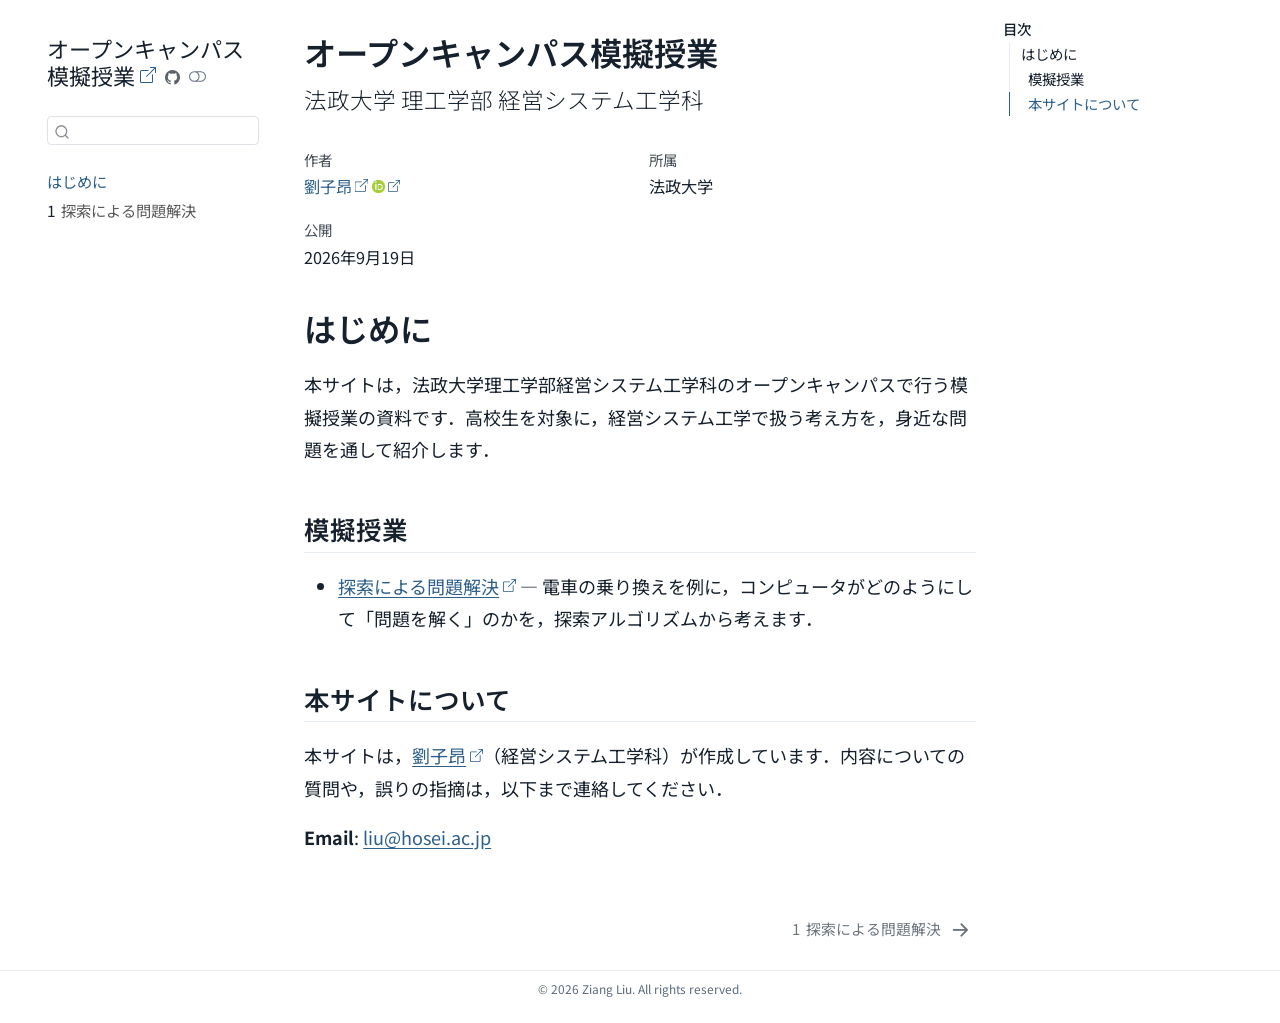
==== index.html @ 934a7fb6 "Built site for gh-pages" ====
<!DOCTYPE html>
<html xmlns="http://www.w3.org/1999/xhtml" lang="ja" xml:lang="ja"><head>

<meta charset="utf-8">
<meta name="generator" content="quarto-1.9.38">

<meta name="viewport" content="width=device-width, initial-scale=1.0, user-scalable=yes">

<meta name="author" content="劉子昂">

<title>オープンキャンパス模擬授業</title>
<style>
/* Default styles provided by pandoc.
** See https://pandoc.org/MANUAL.html#variables-for-html for config info.
*/
code{white-space: pre-wrap;}
span.smallcaps{font-variant: small-caps;}
div.columns{display: flex; gap: min(4vw, 1.5em);}
div.column{flex: auto; overflow-x: auto;}
div.hanging-indent{margin-left: 1.5em; text-indent: -1.5em;}
ul.task-list{list-style: none;}
ul.task-list li input[type="checkbox"] {
  width: 0.8em;
  margin: 0 0.8em 0.2em -1em; /* quarto-specific, see https://github.com/quarto-dev/quarto-cli/issues/4556 */ 
  vertical-align: middle;
}
</style>


<script src="site_libs/quarto-nav/quarto-nav.js"></script>
<script src="site_libs/quarto-nav/headroom.min.js"></script>
<script src="site_libs/clipboard/clipboard.min.js"></script>
<script src="site_libs/quarto-search/autocomplete.umd.js"></script>
<script src="site_libs/quarto-search/fuse.min.js"></script>
<script src="site_libs/quarto-search/quarto-search.js"></script>
<meta name="quarto:offset" content="./">
<link href="./search.html" rel="next">
<script src="site_libs/quarto-html/quarto.js" type="module"></script>
<script src="site_libs/quarto-html/tabsets/tabsets.js" type="module"></script>
<script src="site_libs/quarto-html/popper.min.js"></script>
<script src="site_libs/quarto-html/tippy.umd.min.js"></script>
<script src="site_libs/quarto-html/anchor.min.js"></script>
<link href="site_libs/quarto-html/tippy.css" rel="stylesheet">
<link href="site_libs/quarto-html/quarto-syntax-highlighting-6a50bd621f08fdc5c26e43d254df0a90.css" rel="stylesheet" class="quarto-color-scheme" id="quarto-text-highlighting-styles">
<link href="site_libs/quarto-html/quarto-syntax-highlighting-dark-9bfc61b20ce54e18ae6b25bf56d136e1.css" rel="stylesheet" class="quarto-color-scheme quarto-color-alternate" id="quarto-text-highlighting-styles">
<link href="site_libs/quarto-html/quarto-syntax-highlighting-6a50bd621f08fdc5c26e43d254df0a90.css" rel="stylesheet" class="quarto-color-scheme-extra" id="quarto-text-highlighting-styles">
<script src="site_libs/bootstrap/bootstrap.min.js"></script>
<link href="site_libs/bootstrap/bootstrap-icons.css" rel="stylesheet">
<link href="site_libs/bootstrap/bootstrap-355e858803f401b7359db3750ee4def3.min.css" rel="stylesheet" append-hash="true" class="quarto-color-scheme" id="quarto-bootstrap" data-mode="light">
<link href="site_libs/bootstrap/bootstrap-dark-eefb61919cf5ec94aa43e36cd06c13a8.min.css" rel="stylesheet" append-hash="true" class="quarto-color-scheme quarto-color-alternate" id="quarto-bootstrap" data-mode="dark">
<link href="site_libs/bootstrap/bootstrap-355e858803f401b7359db3750ee4def3.min.css" rel="stylesheet" append-hash="true" class="quarto-color-scheme-extra" id="quarto-bootstrap" data-mode="light">
<script id="quarto-search-options" type="application/json">{
  "location": "sidebar",
  "copy-button": false,
  "collapse-after": 3,
  "panel-placement": "start",
  "type": "textbox",
  "limit": 50,
  "keyboard-shortcut": [
    "f",
    "/",
    "s"
  ],
  "show-item-context": false,
  "language": {
    "search-no-results-text": "一致なし",
    "search-matching-documents-text": "一致した文書",
    "search-copy-link-title": "検索へのリンクをコピー",
    "search-hide-matches-text": "追加の検索結果を非表示",
    "search-more-match-text": "追加の検索結果",
    "search-more-matches-text": "追加の検索結果",
    "search-clear-button-title": "消去",
    "search-text-placeholder": "",
    "search-detached-cancel-button-title": "取消",
    "search-submit-button-title": "検索",
    "search-label": "サーチ"
  }
}</script>
<style>html{ scroll-behavior: smooth; }</style>


<meta name="twitter:title" content="オープンキャンパス模擬授業">
<meta name="twitter:description" content="法政大学 理工学部 経営システム工学科">
<meta name="twitter:image" content="https://zi-ang-liu.github.io/jb-open-campus/[data-uri]">
<meta name="twitter:card" content="summary_large_image">
</head>

<body class="nav-sidebar floating quarto-light"><script id="quarto-html-before-body" type="application/javascript">
    const toggleBodyColorMode = (bsSheetEl) => {
      const mode = bsSheetEl.getAttribute("data-mode");
      const bodyEl = window.document.querySelector("body");
      if (mode === "dark") {
        bodyEl.classList.add("quarto-dark");
        bodyEl.classList.remove("quarto-light");
      } else {
        bodyEl.classList.add("quarto-light");
        bodyEl.classList.remove("quarto-dark");
      }
    }
    const toggleBodyColorPrimary = () => {
      const bsSheetEl = window.document.querySelector("link#quarto-bootstrap:not([rel=disabled-stylesheet])");
      if (bsSheetEl) {
        toggleBodyColorMode(bsSheetEl);
      }
    }
    const setColorSchemeToggle = (alternate) => {
      const toggles = window.document.querySelectorAll('.quarto-color-scheme-toggle');
      for (let i=0; i < toggles.length; i++) {
        const toggle = toggles[i];
        if (toggle) {
          if (alternate) {
            toggle.classList.add("alternate");
          } else {
            toggle.classList.remove("alternate");
          }
        }
      }
    };
    const toggleColorMode = (alternate) => {
      // Switch the stylesheets
      const primaryStylesheets = window.document.querySelectorAll('link.quarto-color-scheme:not(.quarto-color-alternate)');
      const alternateStylesheets = window.document.querySelectorAll('link.quarto-color-scheme.quarto-color-alternate');
      manageTransitions('#quarto-margin-sidebar .nav-link', false);
      if (alternate) {
        // note: dark is layered on light, we don't disable primary!
        enableStylesheet(alternateStylesheets);
        for (const sheetNode of alternateStylesheets) {
          if (sheetNode.id === "quarto-bootstrap") {
            toggleBodyColorMode(sheetNode);
          }
        }
      } else {
        disableStylesheet(alternateStylesheets);
        enableStylesheet(primaryStylesheets)
        toggleBodyColorPrimary();
      }
      manageTransitions('#quarto-margin-sidebar .nav-link', true);
      // Switch the toggles
      setColorSchemeToggle(alternate)
      // Hack to workaround the fact that safari doesn't
      // properly recolor the scrollbar when toggling (#1455)
      if (navigator.userAgent.indexOf('Safari') > 0 && navigator.userAgent.indexOf('Chrome') == -1) {
        manageTransitions("body", false);
        window.scrollTo(0, 1);
        setTimeout(() => {
          window.scrollTo(0, 0);
          manageTransitions("body", true);
        }, 40);
      }
    }
    const disableStylesheet = (stylesheets) => {
      for (let i=0; i < stylesheets.length; i++) {
        const stylesheet = stylesheets[i];
        stylesheet.rel = 'disabled-stylesheet';
      }
    }
    const enableStylesheet = (stylesheets) => {
      for (let i=0; i < stylesheets.length; i++) {
        const stylesheet = stylesheets[i];
        if(stylesheet.rel !== 'stylesheet') { // for Chrome, which will still FOUC without this check
          stylesheet.rel = 'stylesheet';
        }
      }
    }
    const manageTransitions = (selector, allowTransitions) => {
      const els = window.document.querySelectorAll(selector);
      for (let i=0; i < els.length; i++) {
        const el = els[i];
        if (allowTransitions) {
          el.classList.remove('notransition');
        } else {
          el.classList.add('notransition');
        }
      }
    }
    const isFileUrl = () => {
      return window.location.protocol === 'file:';
    }
    const hasAlternateSentinel = () => {
      let styleSentinel = getColorSchemeSentinel();
      if (styleSentinel !== null) {
        return styleSentinel === "alternate";
      } else {
        return false;
      }
    }
    const setStyleSentinel = (alternate) => {
      const value = alternate ? "alternate" : "default";
      if (!isFileUrl()) {
        window.localStorage.setItem("quarto-color-scheme", value);
      } else {
        localAlternateSentinel = value;
      }
    }
    const getColorSchemeSentinel = () => {
      if (!isFileUrl()) {
        const storageValue = window.localStorage.getItem("quarto-color-scheme");
        return storageValue != null ? storageValue : localAlternateSentinel;
      } else {
        return localAlternateSentinel;
      }
    }
    const toggleGiscusIfUsed = (isAlternate, darkModeDefault) => {
      const baseTheme = document.querySelector('#giscus-base-theme')?.value ?? 'light';
      const alternateTheme = document.querySelector('#giscus-alt-theme')?.value ?? 'dark';
      let newTheme = '';
      if(authorPrefersDark) {
        newTheme = isAlternate ? baseTheme : alternateTheme;
      } else {
        newTheme = isAlternate ? alternateTheme : baseTheme;
      }
      const changeGiscusTheme = () => {
        // From: https://github.com/giscus/giscus/issues/336
        const sendMessage = (message) => {
          const iframe = document.querySelector('iframe.giscus-frame');
          if (!iframe) return;
          iframe.contentWindow.postMessage({ giscus: message }, 'https://giscus.app');
        }
        sendMessage({
          setConfig: {
            theme: newTheme
          }
        });
      }
      const isGiscussLoaded = window.document.querySelector('iframe.giscus-frame') !== null;
      if (isGiscussLoaded) {
        changeGiscusTheme();
      }
    };
    const authorPrefersDark = false;
    const darkModeDefault = authorPrefersDark;
      document.querySelector('link#quarto-text-highlighting-styles.quarto-color-scheme-extra').rel = 'disabled-stylesheet';
      document.querySelector('link#quarto-bootstrap.quarto-color-scheme-extra').rel = 'disabled-stylesheet';
    let localAlternateSentinel = darkModeDefault ? 'alternate' : 'default';
    // Dark / light mode switch
    window.quartoToggleColorScheme = () => {
      // Read the current dark / light value
      let toAlternate = !hasAlternateSentinel();
      toggleColorMode(toAlternate);
      setStyleSentinel(toAlternate);
      toggleGiscusIfUsed(toAlternate, darkModeDefault);
      window.dispatchEvent(new Event('resize'));
    };
    // Switch to dark mode if need be
    if (hasAlternateSentinel()) {
      toggleColorMode(true);
    } else {
      toggleColorMode(false);
    }
  </script>

<div id="quarto-search-results"></div>
  <header id="quarto-header" class="headroom fixed-top">
  <nav class="quarto-secondary-nav">
    <div class="container-fluid d-flex">
      <button type="button" class="quarto-btn-toggle btn" data-bs-toggle="collapse" role="button" data-bs-target=".quarto-sidebar-collapse-item" aria-controls="quarto-sidebar" aria-expanded="false" aria-label="サイドバーを切り替える" onclick="if (window.quartoToggleHeadroom) { window.quartoToggleHeadroom(); }">
        <i class="bi bi-layout-text-sidebar-reverse"></i>
      </button>
        <nav class="quarto-page-breadcrumbs" aria-label="breadcrumb"><ol class="breadcrumb"><li class="breadcrumb-item"><a href="./index.html">はじめに</a></li></ol></nav>
        <a class="flex-grow-1" role="navigation" data-bs-toggle="collapse" data-bs-target=".quarto-sidebar-collapse-item" aria-controls="quarto-sidebar" aria-expanded="false" aria-label="サイドバーを切り替える" onclick="if (window.quartoToggleHeadroom) { window.quartoToggleHeadroom(); }">      
        </a>
      <button type="button" class="btn quarto-search-button" aria-label="サーチ" onclick="window.quartoOpenSearch();">
        <i class="bi bi-search"></i>
      </button>
    </div>
  </nav>
</header>
<!-- content -->
<div id="quarto-content" class="quarto-container page-columns page-rows-contents page-layout-article">
<!-- sidebar -->
  <nav id="quarto-sidebar" class="sidebar collapse collapse-horizontal quarto-sidebar-collapse-item sidebar-navigation floating overflow-auto">
    <div class="pt-lg-2 mt-2 text-left sidebar-header">
    <div class="sidebar-title mb-0 py-0">
      <a href="./">オープンキャンパス模擬授業</a> 
        <div class="sidebar-tools-main">
    <a href="https://github.com/zi-ang-liu/jb-open-campus" title="ソースコード" class="quarto-navigation-tool px-1" aria-label="ソースコード"><i class="bi bi-github"></i></a>
  <a href="" class="quarto-color-scheme-toggle quarto-navigation-tool  px-1" onclick="window.quartoToggleColorScheme(); return false;" title="ダークモードの切り替え"><i class="bi"></i></a>
</div>
    </div>
      </div>
        <div class="mt-2 flex-shrink-0 align-items-center">
        <div class="sidebar-search">
        <div id="quarto-search" class="" title="サーチ"></div>
        </div>
        </div>
    <div class="sidebar-menu-container"> 
    <ul class="list-unstyled mt-1">
        <li class="sidebar-item">
  <div class="sidebar-item-container"> 
  <a href="./index.html" class="sidebar-item-text sidebar-link active">
 <span class="menu-text">はじめに</span></a>
  </div>
</li>
        <li class="sidebar-item">
  <div class="sidebar-item-container"> 
  <a href="./search.html" class="sidebar-item-text sidebar-link">
 <span class="menu-text"><span class="chapter-number">1</span>&nbsp; <span class="chapter-title">探索による問題解決</span></span></a>
  </div>
</li>
    </ul>
    </div>
</nav>
<div id="quarto-sidebar-glass" class="quarto-sidebar-collapse-item" data-bs-toggle="collapse" data-bs-target=".quarto-sidebar-collapse-item"></div>
<!-- margin-sidebar -->
    <div id="quarto-margin-sidebar" class="sidebar margin-sidebar">
        <nav id="TOC" role="doc-toc" class="toc-active">
    <h2 id="toc-title">目次</h2>
   
  <ul>
  <li><a href="#はじめに" id="toc-はじめに" class="nav-link active" data-scroll-target="#はじめに">はじめに</a>
  <ul class="collapse">
  <li><a href="#模擬授業" id="toc-模擬授業" class="nav-link" data-scroll-target="#模擬授業">模擬授業</a></li>
  <li><a href="#本サイトについて" id="toc-本サイトについて" class="nav-link" data-scroll-target="#本サイトについて">本サイトについて</a></li>
  </ul></li>
  </ul>
</nav>
    </div>
<!-- main -->
<main class="content" id="quarto-document-content">


<header id="title-block-header" class="quarto-title-block default">
<div class="quarto-title">
<h1 class="title">オープンキャンパス模擬授業</h1>
<p class="subtitle lead">法政大学 理工学部 経営システム工学科</p>
</div>


<div class="quarto-title-meta-author">
  <div class="quarto-title-meta-heading">作者</div>
  <div class="quarto-title-meta-heading">所属</div>
  
    <div class="quarto-title-meta-contents">
    <p class="author"><a href="https://zi-ang-liu.github.io">劉子昂</a> <a href="https://orcid.org/0000-0002-1364-3502" class="quarto-title-author-orcid"> <img src="[data-uri]"></a></p>
  </div>
  <div class="quarto-title-meta-contents">
        <p class="affiliation">
            法政大学
          </p>
      </div>
  </div>

<div class="quarto-title-meta">

      
    <div>
    <div class="quarto-title-meta-heading">公開</div>
    <div class="quarto-title-meta-contents">
      <p class="date">2026年9月19日</p>
    </div>
  </div>
  
    
  </div>
  


</header>


<section id="はじめに" class="level1 unnumbered">
<h1 class="unnumbered">はじめに</h1>
<p>本サイトは，法政大学理工学部経営システム工学科のオープンキャンパスで行う模擬授業の資料です．高校生を対象に，経営システム工学で扱う考え方を，身近な問題を通して紹介します．</p>
<section id="模擬授業" class="level2">
<h2 class="anchored" data-anchor-id="模擬授業">模擬授業</h2>
<ul>
<li><a href="./search.html">探索による問題解決</a> — 電車の乗り換えを例に，コンピュータがどのようにして「問題を解く」のかを，探索アルゴリズムから考えます．</li>
</ul>
</section>
<section id="本サイトについて" class="level2">
<h2 class="anchored" data-anchor-id="本サイトについて">本サイトについて</h2>
<p>本サイトは，<a href="https://zi-ang-liu.github.io/">劉子昂</a>（経営システム工学科）が作成しています．内容についての質問や，誤りの指摘は，以下まで連絡してください．</p>
<p><strong>Email</strong>: <a href="mailto:liu@hosei.ac.jp">liu@hosei.ac.jp</a></p>


</section>
</section>

</main> <!-- /main -->
<script id="quarto-html-after-body" type="application/javascript">
  window.document.addEventListener("DOMContentLoaded", function (event) {
    // Ensure there is a toggle, if there isn't float one in the top right
    if (window.document.querySelector('.quarto-color-scheme-toggle') === null) {
      const a = window.document.createElement('a');
      a.classList.add('top-right');
      a.classList.add('quarto-color-scheme-toggle');
      a.href = "";
      a.onclick = function() { try { window.quartoToggleColorScheme(); } catch {} return false; };
      const i = window.document.createElement("i");
      i.classList.add('bi');
      a.appendChild(i);
      window.document.body.appendChild(a);
    }
    setColorSchemeToggle(hasAlternateSentinel())
    const icon = "";
    const anchorJS = new window.AnchorJS();
    anchorJS.options = {
      placement: 'right',
      icon: icon
    };
    anchorJS.add('.anchored');
    const isCodeAnnotation = (el) => {
      for (const clz of el.classList) {
        if (clz.startsWith('code-annotation-')) {                     
          return true;
        }
      }
      return false;
    }
    const onCopySuccess = function(e) {
      // button target
      const button = e.trigger;
      // don't keep focus
      button.blur();
      // flash "checked"
      button.classList.add('code-copy-button-checked');
      var currentTitle = button.getAttribute("title");
      button.setAttribute("title", "コピーしました");
      let tooltip;
      if (window.bootstrap) {
        button.setAttribute("data-bs-toggle", "tooltip");
        button.setAttribute("data-bs-placement", "left");
        button.setAttribute("data-bs-title", "コピーしました");
        tooltip = new bootstrap.Tooltip(button, 
          { trigger: "manual", 
            customClass: "code-copy-button-tooltip",
            offset: [0, -8]});
        tooltip.show();    
      }
      setTimeout(function() {
        if (tooltip) {
          tooltip.hide();
          button.removeAttribute("data-bs-title");
          button.removeAttribute("data-bs-toggle");
          button.removeAttribute("data-bs-placement");
        }
        button.setAttribute("title", currentTitle);
        button.classList.remove('code-copy-button-checked');
      }, 1000);
      // clear code selection
      e.clearSelection();
    }
    const getTextToCopy = function(trigger) {
      const outerScaffold = trigger.parentElement.cloneNode(true);
      const codeEl = outerScaffold.querySelector('code');
      for (const childEl of codeEl.children) {
        if (isCodeAnnotation(childEl)) {
          childEl.remove();
        }
      }
      return codeEl.innerText;
    }
    const clipboard = new window.ClipboardJS('.code-copy-button:not([data-in-quarto-modal])', {
      text: getTextToCopy
    });
    clipboard.on('success', onCopySuccess);
    if (window.document.getElementById('quarto-embedded-source-code-modal')) {
      const clipboardModal = new window.ClipboardJS('.code-copy-button[data-in-quarto-modal]', {
        text: getTextToCopy,
        container: window.document.getElementById('quarto-embedded-source-code-modal')
      });
      clipboardModal.on('success', onCopySuccess);
    }
      var localhostRegex = new RegExp(/^(?:http|https):\/\/localhost\:?[0-9]*\//);
      var mailtoRegex = new RegExp(/^mailto:/);
        var filterRegex = new RegExp("https:\/\/zi-ang-liu\.github\.io\/jb-open-campus\/");
      var isInternal = (href) => {
          return filterRegex.test(href) || localhostRegex.test(href) || mailtoRegex.test(href);
      }
      // Inspect non-navigation links and adorn them if external
     var links = window.document.querySelectorAll('a[href]:not(.nav-link):not(.navbar-brand):not(.toc-action):not(.sidebar-link):not(.sidebar-item-toggle):not(.pagination-link):not(.no-external):not([aria-hidden]):not(.dropdown-item):not(.quarto-navigation-tool):not(.about-link)');
      for (var i=0; i<links.length; i++) {
        const link = links[i];
        if (!isInternal(link.href)) {
          // undo the damage that might have been done by quarto-nav.js in the case of
          // links that we want to consider external
          if (link.dataset.originalHref !== undefined) {
            link.href = link.dataset.originalHref;
          }
            // target, if specified
            link.setAttribute("target", "_blank");
            if (link.getAttribute("rel") === null) {
              link.setAttribute("rel", "noopener");
            }
            // default icon
            link.classList.add("external");
        }
      }
    function tippyHover(el, contentFn, onTriggerFn, onUntriggerFn) {
      const config = {
        allowHTML: true,
        maxWidth: 500,
        delay: 100,
        arrow: false,
        appendTo: function(el) {
            return el.parentElement;
        },
        interactive: true,
        interactiveBorder: 10,
        theme: 'quarto',
        placement: 'bottom-start',
      };
      if (contentFn) {
        config.content = contentFn;
      }
      if (onTriggerFn) {
        config.onTrigger = onTriggerFn;
      }
      if (onUntriggerFn) {
        config.onUntrigger = onUntriggerFn;
      }
      window.tippy(el, config); 
    }
    const noterefs = window.document.querySelectorAll('a[role="doc-noteref"]');
    for (var i=0; i<noterefs.length; i++) {
      const ref = noterefs[i];
      tippyHover(ref, function() {
        // use id or data attribute instead here
        let href = ref.getAttribute('data-footnote-href') || ref.getAttribute('href');
        try { href = new URL(href).hash; } catch {}
        const id = href.replace(/^#\/?/, "");
        const note = window.document.getElementById(id);
        if (note) {
          return note.innerHTML;
        } else {
          return "";
        }
      });
    }
    const xrefs = window.document.querySelectorAll('a.quarto-xref');
    const processXRef = (id, note) => {
      // Strip column container classes
      const stripColumnClz = (el) => {
        el.classList.remove("page-full", "page-columns");
        if (el.children) {
          for (const child of el.children) {
            stripColumnClz(child);
          }
        }
      }
      stripColumnClz(note)
      if (id === null || id.startsWith('sec-')) {
        // Special case sections, only their first couple elements
        const container = document.createElement("div");
        if (note.children && note.children.length > 2) {
          container.appendChild(note.children[0].cloneNode(true));
          for (let i = 1; i < note.children.length; i++) {
            const child = note.children[i];
            if (child.tagName === "P" && child.innerText === "") {
              continue;
            } else {
              container.appendChild(child.cloneNode(true));
              break;
            }
          }
          if (window.Quarto?.typesetMath) {
            window.Quarto.typesetMath(container);
          }
          return container.innerHTML
        } else {
          if (window.Quarto?.typesetMath) {
            window.Quarto.typesetMath(note);
          }
          return note.innerHTML;
        }
      } else {
        // Remove any anchor links if they are present
        const anchorLink = note.querySelector('a.anchorjs-link');
        if (anchorLink) {
          anchorLink.remove();
        }
        if (window.Quarto?.typesetMath) {
          window.Quarto.typesetMath(note);
        }
        if (note.classList.contains("callout")) {
          return note.outerHTML;
        } else {
          return note.innerHTML;
        }
      }
    }
    for (var i=0; i<xrefs.length; i++) {
      const xref = xrefs[i];
      tippyHover(xref, undefined, function(instance) {
        instance.disable();
        let url = xref.getAttribute('href');
        let hash = undefined; 
        if (url.startsWith('#')) {
          hash = url;
        } else {
          try { hash = new URL(url).hash; } catch {}
        }
        if (hash) {
          const id = hash.replace(/^#\/?/, "");
          const note = window.document.getElementById(id);
          if (note !== null) {
            try {
              const html = processXRef(id, note.cloneNode(true));
              instance.setContent(html);
            } finally {
              instance.enable();
              instance.show();
            }
          } else {
            // See if we can fetch this
            fetch(url.split('#')[0])
            .then(res => res.text())
            .then(html => {
              const parser = new DOMParser();
              const htmlDoc = parser.parseFromString(html, "text/html");
              const note = htmlDoc.getElementById(id);
              if (note !== null) {
                const html = processXRef(id, note);
                instance.setContent(html);
              } 
            }).finally(() => {
              instance.enable();
              instance.show();
            });
          }
        } else {
          // See if we can fetch a full url (with no hash to target)
          // This is a special case and we should probably do some content thinning / targeting
          fetch(url)
          .then(res => res.text())
          .then(html => {
            const parser = new DOMParser();
            const htmlDoc = parser.parseFromString(html, "text/html");
            const note = htmlDoc.querySelector('main.content');
            if (note !== null) {
              // This should only happen for chapter cross references
              // (since there is no id in the URL)
              // remove the first header
              if (note.children.length > 0 && note.children[0].tagName === "HEADER") {
                note.children[0].remove();
              }
              const html = processXRef(null, note);
              instance.setContent(html);
            } 
          }).finally(() => {
            instance.enable();
            instance.show();
          });
        }
      }, function(instance) {
      });
    }
        let selectedAnnoteEl;
        const selectorForAnnotation = ( cell, annotation) => {
          let cellAttr = 'data-code-cell="' + cell + '"';
          let lineAttr = 'data-code-annotation="' +  annotation + '"';
          const selector = 'span[' + cellAttr + '][' + lineAttr + ']';
          return selector;
        }
        const selectCodeLines = (annoteEl) => {
          const doc = window.document;
          const targetCell = annoteEl.getAttribute("data-target-cell");
          const targetAnnotation = annoteEl.getAttribute("data-target-annotation");
          const annoteSpan = window.document.querySelector(selectorForAnnotation(targetCell, targetAnnotation));
          const lines = annoteSpan.getAttribute("data-code-lines").split(",");
          const lineIds = lines.map((line) => {
            return targetCell + "-" + line;
          })
          let top = null;
          let height = null;
          let parent = null;
          if (lineIds.length > 0) {
              //compute the position of the single el (top and bottom and make a div)
              const el = window.document.getElementById(lineIds[0]);
              top = el.offsetTop;
              height = el.offsetHeight;
              parent = el.parentElement.parentElement;
            if (lineIds.length > 1) {
              const lastEl = window.document.getElementById(lineIds[lineIds.length - 1]);
              const bottom = lastEl.offsetTop + lastEl.offsetHeight;
              height = bottom - top;
            }
            if (top !== null && height !== null && parent !== null) {
              // cook up a div (if necessary) and position it 
              let div = window.document.getElementById("code-annotation-line-highlight");
              if (div === null) {
                div = window.document.createElement("div");
                div.setAttribute("id", "code-annotation-line-highlight");
                div.style.position = 'absolute';
                parent.appendChild(div);
              }
              div.style.top = top - 2 + "px";
              div.style.height = height + 4 + "px";
              div.style.left = 0;
              let gutterDiv = window.document.getElementById("code-annotation-line-highlight-gutter");
              if (gutterDiv === null) {
                gutterDiv = window.document.createElement("div");
                gutterDiv.setAttribute("id", "code-annotation-line-highlight-gutter");
                gutterDiv.style.position = 'absolute';
                const codeCell = window.document.getElementById(targetCell);
                const gutter = codeCell.querySelector('.code-annotation-gutter');
                gutter.appendChild(gutterDiv);
              }
              gutterDiv.style.top = top - 2 + "px";
              gutterDiv.style.height = height + 4 + "px";
            }
            selectedAnnoteEl = annoteEl;
          }
        };
        const unselectCodeLines = () => {
          const elementsIds = ["code-annotation-line-highlight", "code-annotation-line-highlight-gutter"];
          elementsIds.forEach((elId) => {
            const div = window.document.getElementById(elId);
            if (div) {
              div.remove();
            }
          });
          selectedAnnoteEl = undefined;
        };
          // Handle positioning of the toggle
      window.addEventListener(
        "resize",
        throttle(() => {
          elRect = undefined;
          if (selectedAnnoteEl) {
            selectCodeLines(selectedAnnoteEl);
          }
        }, 10)
      );
      function throttle(fn, ms) {
      let throttle = false;
      let timer;
        return (...args) => {
          if(!throttle) { // first call gets through
              fn.apply(this, args);
              throttle = true;
          } else { // all the others get throttled
              if(timer) clearTimeout(timer); // cancel #2
              timer = setTimeout(() => {
                fn.apply(this, args);
                timer = throttle = false;
              }, ms);
          }
        };
      }
        // Attach click handler to the DT
        const annoteDls = window.document.querySelectorAll('dt[data-target-cell]');
        for (const annoteDlNode of annoteDls) {
          annoteDlNode.addEventListener('click', (event) => {
            const clickedEl = event.target;
            if (clickedEl !== selectedAnnoteEl) {
              unselectCodeLines();
              const activeEl = window.document.querySelector('dt[data-target-cell].code-annotation-active');
              if (activeEl) {
                activeEl.classList.remove('code-annotation-active');
              }
              selectCodeLines(clickedEl);
              clickedEl.classList.add('code-annotation-active');
            } else {
              // Unselect the line
              unselectCodeLines();
              clickedEl.classList.remove('code-annotation-active');
            }
          });
        }
    const findCites = (el) => {
      const parentEl = el.parentElement;
      if (parentEl) {
        const cites = parentEl.dataset.cites;
        if (cites) {
          return {
            el,
            cites: cites.split(' ')
          };
        } else {
          return findCites(el.parentElement)
        }
      } else {
        return undefined;
      }
    };
    var bibliorefs = window.document.querySelectorAll('a[role="doc-biblioref"]');
    for (var i=0; i<bibliorefs.length; i++) {
      const ref = bibliorefs[i];
      const citeInfo = findCites(ref);
      if (citeInfo) {
        tippyHover(citeInfo.el, function() {
          var popup = window.document.createElement('div');
          citeInfo.cites.forEach(function(cite) {
            var citeDiv = window.document.createElement('div');
            citeDiv.classList.add('hanging-indent');
            citeDiv.classList.add('csl-entry');
            var biblioDiv = window.document.getElementById('ref-' + cite);
            if (biblioDiv) {
              citeDiv.innerHTML = biblioDiv.innerHTML;
            }
            popup.appendChild(citeDiv);
          });
          return popup.innerHTML;
        });
      }
    }
  });
  </script>
<nav class="page-navigation">
  <div class="nav-page nav-page-previous">
  </div>
  <div class="nav-page nav-page-next">
      <a href="./search.html" class="pagination-link" aria-label="探索による問題解決">
        <span class="nav-page-text"><span class="chapter-number">1</span>&nbsp; <span class="chapter-title">探索による問題解決</span></span> <i class="bi bi-arrow-right-short"></i>
      </a>
  </div>
</nav>
</div> <!-- /content -->
<footer class="footer">
  <div class="nav-footer">
    <div class="nav-footer-left">
      &nbsp;
    </div>   
    <div class="nav-footer-center">
<p>© 2026 Ziang Liu. All rights reserved.</p>
</div>
    <div class="nav-footer-right">
      &nbsp;
    </div>
  </div>
</footer>




<script src="site_libs/quarto-html/zenscroll-min.js"></script>
</body></html>
---- site_libs/quarto-html/tippy.css ----
.tippy-box[data-animation=fade][data-state=hidden]{opacity:0}[data-tippy-root]{max-width:calc(100vw - 10px)}.tippy-box{position:relative;background-color:#333;color:#fff;border-radius:4px;font-size:14px;line-height:1.4;white-space:normal;outline:0;transition-property:transform,visibility,opacity}.tippy-box[data-placement^=top]>.tippy-arrow{bottom:0}.tippy-box[data-placement^=top]>.tippy-arrow:before{bottom:-7px;left:0;border-width:8px 8px 0;border-top-color:initial;transform-origin:center top}.tippy-box[data-placement^=bottom]>.tippy-arrow{top:0}.tippy-box[data-placement^=bottom]>.tippy-arrow:before{top:-7px;left:0;border-width:0 8px 8px;border-bottom-color:initial;transform-origin:center bottom}.tippy-box[data-placement^=left]>.tippy-arrow{right:0}.tippy-box[data-placement^=left]>.tippy-arrow:before{border-width:8px 0 8px 8px;border-left-color:initial;right:-7px;transform-origin:center left}.tippy-box[data-placement^=right]>.tippy-arrow{left:0}.tippy-box[data-placement^=right]>.tippy-arrow:before{left:-7px;border-width:8px 8px 8px 0;border-right-color:initial;transform-origin:center right}.tippy-box[data-inertia][data-state=visible]{transition-timing-function:cubic-bezier(.54,1.5,.38,1.11)}.tippy-arrow{width:16px;height:16px;color:#333}.tippy-arrow:before{content:"";position:absolute;border-color:transparent;border-style:solid}.tippy-content{position:relative;padding:5px 9px;z-index:1}
---- site_libs/quarto-html/quarto-syntax-highlighting-6a50bd621f08fdc5c26e43d254df0a90.css ----
/* quarto syntax highlight colors */
:root {
  --quarto-hl-ot-color: #003B4F;
  --quarto-hl-at-color: #657422;
  --quarto-hl-ss-color: #20794D;
  --quarto-hl-an-color: #5E5E5E;
  --quarto-hl-fu-color: #4758AB;
  --quarto-hl-st-color: #20794D;
  --quarto-hl-cf-color: #003B4F;
  --quarto-hl-op-color: #5E5E5E;
  --quarto-hl-er-color: #AD0000;
  --quarto-hl-bn-color: #AD0000;
  --quarto-hl-al-color: #AD0000;
  --quarto-hl-va-color: #111111;
  --quarto-hl-bu-color: inherit;
  --quarto-hl-ex-color: inherit;
  --quarto-hl-pp-color: #AD0000;
  --quarto-hl-in-color: #5E5E5E;
  --quarto-hl-vs-color: #20794D;
  --quarto-hl-wa-color: #5E5E5E;
  --quarto-hl-do-color: #5E5E5E;
  --quarto-hl-im-color: #00769E;
  --quarto-hl-ch-color: #20794D;
  --quarto-hl-dt-color: #AD0000;
  --quarto-hl-fl-color: #AD0000;
  --quarto-hl-co-color: #5E5E5E;
  --quarto-hl-cv-color: #5E5E5E;
  --quarto-hl-cn-color: #8f5902;
  --quarto-hl-sc-color: #5E5E5E;
  --quarto-hl-dv-color: #AD0000;
  --quarto-hl-kw-color: #003B4F;
}

/* other quarto variables */
:root {
  --quarto-font-monospace: JetBrains Mono;
}

/* syntax highlight based on Pandoc's rules */
pre > code.sourceCode > span {
  color: #003B4F;
}

code.sourceCode > span {
  color: #003B4F;
}

div.sourceCode,
div.sourceCode pre.sourceCode {
  color: #003B4F;
}

/* Normal */
code span {
  color: #003B4F;
}

/* Alert */
code span.al {
  color: #AD0000;
  font-style: inherit;
}

/* Annotation */
code span.an {
  color: #5E5E5E;
  font-style: inherit;
}

/* Attribute */
code span.at {
  color: #657422;
  font-style: inherit;
}

/* BaseN */
code span.bn {
  color: #AD0000;
  font-style: inherit;
}

/* BuiltIn */
code span.bu {
  font-style: inherit;
}

/* ControlFlow */
code span.cf {
  color: #003B4F;
  font-weight: bold;
  font-style: inherit;
}

/* Char */
code span.ch {
  color: #20794D;
  font-style: inherit;
}

/* Constant */
code span.cn {
  color: #8f5902;
  font-style: inherit;
}

/* Comment */
code span.co {
  color: #5E5E5E;
  font-style: inherit;
}

/* CommentVar */
code span.cv {
  color: #5E5E5E;
  font-style: italic;
}

/* Documentation */
code span.do {
  color: #5E5E5E;
  font-style: italic;
}

/* DataType */
code span.dt {
  color: #AD0000;
  font-style: inherit;
}

/* DecVal */
code span.dv {
  color: #AD0000;
  font-style: inherit;
}

/* Error */
code span.er {
  color: #AD0000;
  font-style: inherit;
}

/* Extension */
code span.ex {
  font-style: inherit;
}

/* Float */
code span.fl {
  color: #AD0000;
  font-style: inherit;
}

/* Function */
code span.fu {
  color: #4758AB;
  font-style: inherit;
}

/* Import */
code span.im {
  color: #00769E;
  font-style: inherit;
}

/* Information */
code span.in {
  color: #5E5E5E;
  font-style: inherit;
}

/* Keyword */
code span.kw {
  color: #003B4F;
  font-weight: bold;
  font-style: inherit;
}

/* Operator */
code span.op {
  color: #5E5E5E;
  font-style: inherit;
}

/* Other */
code span.ot {
  color: #003B4F;
  font-style: inherit;
}

/* Preprocessor */
code span.pp {
  color: #AD0000;
  font-style: inherit;
}

/* SpecialChar */
code span.sc {
  color: #5E5E5E;
  font-style: inherit;
}

/* SpecialString */
code span.ss {
  color: #20794D;
  font-style: inherit;
}

/* String */
code span.st {
  color: #20794D;
  font-style: inherit;
}

/* Variable */
code span.va {
  color: #111111;
  font-style: inherit;
}

/* VerbatimString */
code span.vs {
  color: #20794D;
  font-style: inherit;
}

/* Warning */
code span.wa {
  color: #5E5E5E;
  font-style: italic;
}

.prevent-inlining {
  content: "</";
}

/*# sourceMappingURL=578e078b04c633f505ec7d1e5e16062d.css.map */
---- site_libs/quarto-html/quarto-syntax-highlighting-dark-9bfc61b20ce54e18ae6b25bf56d136e1.css ----
/* quarto syntax highlight colors */
:root {
  --quarto-hl-al-color: #f07178;
  --quarto-hl-an-color: #d4d0ab;
  --quarto-hl-at-color: #00e0e0;
  --quarto-hl-bn-color: #d4d0ab;
  --quarto-hl-bu-color: #abe338;
  --quarto-hl-ch-color: #abe338;
  --quarto-hl-co-color: #f8f8f2;
  --quarto-hl-cv-color: #ffd700;
  --quarto-hl-cn-color: #ffd700;
  --quarto-hl-cf-color: #ffa07a;
  --quarto-hl-dt-color: #ffa07a;
  --quarto-hl-dv-color: #d4d0ab;
  --quarto-hl-do-color: #f8f8f2;
  --quarto-hl-er-color: #f07178;
  --quarto-hl-ex-color: #00e0e0;
  --quarto-hl-fl-color: #d4d0ab;
  --quarto-hl-fu-color: #ffa07a;
  --quarto-hl-im-color: #abe338;
  --quarto-hl-in-color: #d4d0ab;
  --quarto-hl-kw-color: #ffa07a;
  --quarto-hl-op-color: #ffa07a;
  --quarto-hl-ot-color: #00e0e0;
  --quarto-hl-pp-color: #dcc6e0;
  --quarto-hl-re-color: #00e0e0;
  --quarto-hl-sc-color: #abe338;
  --quarto-hl-ss-color: #abe338;
  --quarto-hl-st-color: #abe338;
  --quarto-hl-va-color: #00e0e0;
  --quarto-hl-vs-color: #abe338;
  --quarto-hl-wa-color: #dcc6e0;
}

/* other quarto variables */
:root {
  --quarto-font-monospace: JetBrains Mono;
}

/* syntax highlight based on Pandoc's rules */
pre > code.sourceCode > span {
  color: #f8f8f2;
}

code.sourceCode > span {
  color: #f8f8f2;
}

div.sourceCode,
div.sourceCode pre.sourceCode {
  color: #f8f8f2;
}

/* Normal */
code span {
  color: #f8f8f2;
}

/* Alert */
code span.al {
  color: #f07178;
}

/* Annotation */
code span.an {
  color: #d4d0ab;
}

/* Attribute */
code span.at {
  color: #00e0e0;
}

/* BaseN */
code span.bn {
  color: #d4d0ab;
}

/* BuiltIn */
code span.bu {
  color: #abe338;
}

/* ControlFlow */
code span.cf {
  font-weight: bold;
  color: #ffa07a;
}

/* Char */
code span.ch {
  color: #abe338;
}

/* Constant */
code span.cn {
  color: #ffd700;
}

/* Comment */
code span.co {
  font-style: italic;
  color: #f8f8f2;
}

/* CommentVar */
code span.cv {
  color: #ffd700;
}

/* Documentation */
code span.do {
  color: #f8f8f2;
}

/* DataType */
code span.dt {
  color: #ffa07a;
}

/* DecVal */
code span.dv {
  color: #d4d0ab;
}

/* Error */
code span.er {
  color: #f07178;
  text-decoration: underline;
}

/* Extension */
code span.ex {
  font-weight: bold;
  color: #00e0e0;
}

/* Float */
code span.fl {
  color: #d4d0ab;
}

/* Function */
code span.fu {
  color: #ffa07a;
}

/* Import */
code span.im {
  color: #abe338;
}

/* Information */
code span.in {
  color: #d4d0ab;
}

/* Keyword */
code span.kw {
  font-weight: bold;
  color: #ffa07a;
}

/* Operator */
code span.op {
  color: #ffa07a;
}

/* Other */
code span.ot {
  color: #00e0e0;
}

/* Preprocessor */
code span.pp {
  color: #dcc6e0;
}

/* RegionMarker */
code span.re {
  background-color: #f8f8f2;
  color: #00e0e0;
}

/* SpecialChar */
code span.sc {
  color: #abe338;
}

/* SpecialString */
code span.ss {
  color: #abe338;
}

/* String */
code span.st {
  color: #abe338;
}

/* Variable */
code span.va {
  color: #00e0e0;
}

/* VerbatimString */
code span.vs {
  color: #abe338;
}

/* Warning */
code span.wa {
  color: #dcc6e0;
}

.prevent-inlining {
  content: "</";
}

/*# sourceMappingURL=b2ce74545b8cec11ae7ece569a484522.css.map */
---- site_libs/quarto-html/quarto-syntax-highlighting-6a50bd621f08fdc5c26e43d254df0a90.css ----
/* quarto syntax highlight colors */
:root {
  --quarto-hl-ot-color: #003B4F;
  --quarto-hl-at-color: #657422;
  --quarto-hl-ss-color: #20794D;
  --quarto-hl-an-color: #5E5E5E;
  --quarto-hl-fu-color: #4758AB;
  --quarto-hl-st-color: #20794D;
  --quarto-hl-cf-color: #003B4F;
  --quarto-hl-op-color: #5E5E5E;
  --quarto-hl-er-color: #AD0000;
  --quarto-hl-bn-color: #AD0000;
  --quarto-hl-al-color: #AD0000;
  --quarto-hl-va-color: #111111;
  --quarto-hl-bu-color: inherit;
  --quarto-hl-ex-color: inherit;
  --quarto-hl-pp-color: #AD0000;
  --quarto-hl-in-color: #5E5E5E;
  --quarto-hl-vs-color: #20794D;
  --quarto-hl-wa-color: #5E5E5E;
  --quarto-hl-do-color: #5E5E5E;
  --quarto-hl-im-color: #00769E;
  --quarto-hl-ch-color: #20794D;
  --quarto-hl-dt-color: #AD0000;
  --quarto-hl-fl-color: #AD0000;
  --quarto-hl-co-color: #5E5E5E;
  --quarto-hl-cv-color: #5E5E5E;
  --quarto-hl-cn-color: #8f5902;
  --quarto-hl-sc-color: #5E5E5E;
  --quarto-hl-dv-color: #AD0000;
  --quarto-hl-kw-color: #003B4F;
}

/* other quarto variables */
:root {
  --quarto-font-monospace: JetBrains Mono;
}

/* syntax highlight based on Pandoc's rules */
pre > code.sourceCode > span {
  color: #003B4F;
}

code.sourceCode > span {
  color: #003B4F;
}

div.sourceCode,
div.sourceCode pre.sourceCode {
  color: #003B4F;
}

/* Normal */
code span {
  color: #003B4F;
}

/* Alert */
code span.al {
  color: #AD0000;
  font-style: inherit;
}

/* Annotation */
code span.an {
  color: #5E5E5E;
  font-style: inherit;
}

/* Attribute */
code span.at {
  color: #657422;
  font-style: inherit;
}

/* BaseN */
code span.bn {
  color: #AD0000;
  font-style: inherit;
}

/* BuiltIn */
code span.bu {
  font-style: inherit;
}

/* ControlFlow */
code span.cf {
  color: #003B4F;
  font-weight: bold;
  font-style: inherit;
}

/* Char */
code span.ch {
  color: #20794D;
  font-style: inherit;
}

/* Constant */
code span.cn {
  color: #8f5902;
  font-style: inherit;
}

/* Comment */
code span.co {
  color: #5E5E5E;
  font-style: inherit;
}

/* CommentVar */
code span.cv {
  color: #5E5E5E;
  font-style: italic;
}

/* Documentation */
code span.do {
  color: #5E5E5E;
  font-style: italic;
}

/* DataType */
code span.dt {
  color: #AD0000;
  font-style: inherit;
}

/* DecVal */
code span.dv {
  color: #AD0000;
  font-style: inherit;
}

/* Error */
code span.er {
  color: #AD0000;
  font-style: inherit;
}

/* Extension */
code span.ex {
  font-style: inherit;
}

/* Float */
code span.fl {
  color: #AD0000;
  font-style: inherit;
}

/* Function */
code span.fu {
  color: #4758AB;
  font-style: inherit;
}

/* Import */
code span.im {
  color: #00769E;
  font-style: inherit;
}

/* Information */
code span.in {
  color: #5E5E5E;
  font-style: inherit;
}

/* Keyword */
code span.kw {
  color: #003B4F;
  font-weight: bold;
  font-style: inherit;
}

/* Operator */
code span.op {
  color: #5E5E5E;
  font-style: inherit;
}

/* Other */
code span.ot {
  color: #003B4F;
  font-style: inherit;
}

/* Preprocessor */
code span.pp {
  color: #AD0000;
  font-style: inherit;
}

/* SpecialChar */
code span.sc {
  color: #5E5E5E;
  font-style: inherit;
}

/* SpecialString */
code span.ss {
  color: #20794D;
  font-style: inherit;
}

/* String */
code span.st {
  color: #20794D;
  font-style: inherit;
}

/* Variable */
code span.va {
  color: #111111;
  font-style: inherit;
}

/* VerbatimString */
code span.vs {
  color: #20794D;
  font-style: inherit;
}

/* Warning */
code span.wa {
  color: #5E5E5E;
  font-style: italic;
}

.prevent-inlining {
  content: "</";
}

/*# sourceMappingURL=578e078b04c633f505ec7d1e5e16062d.css.map */
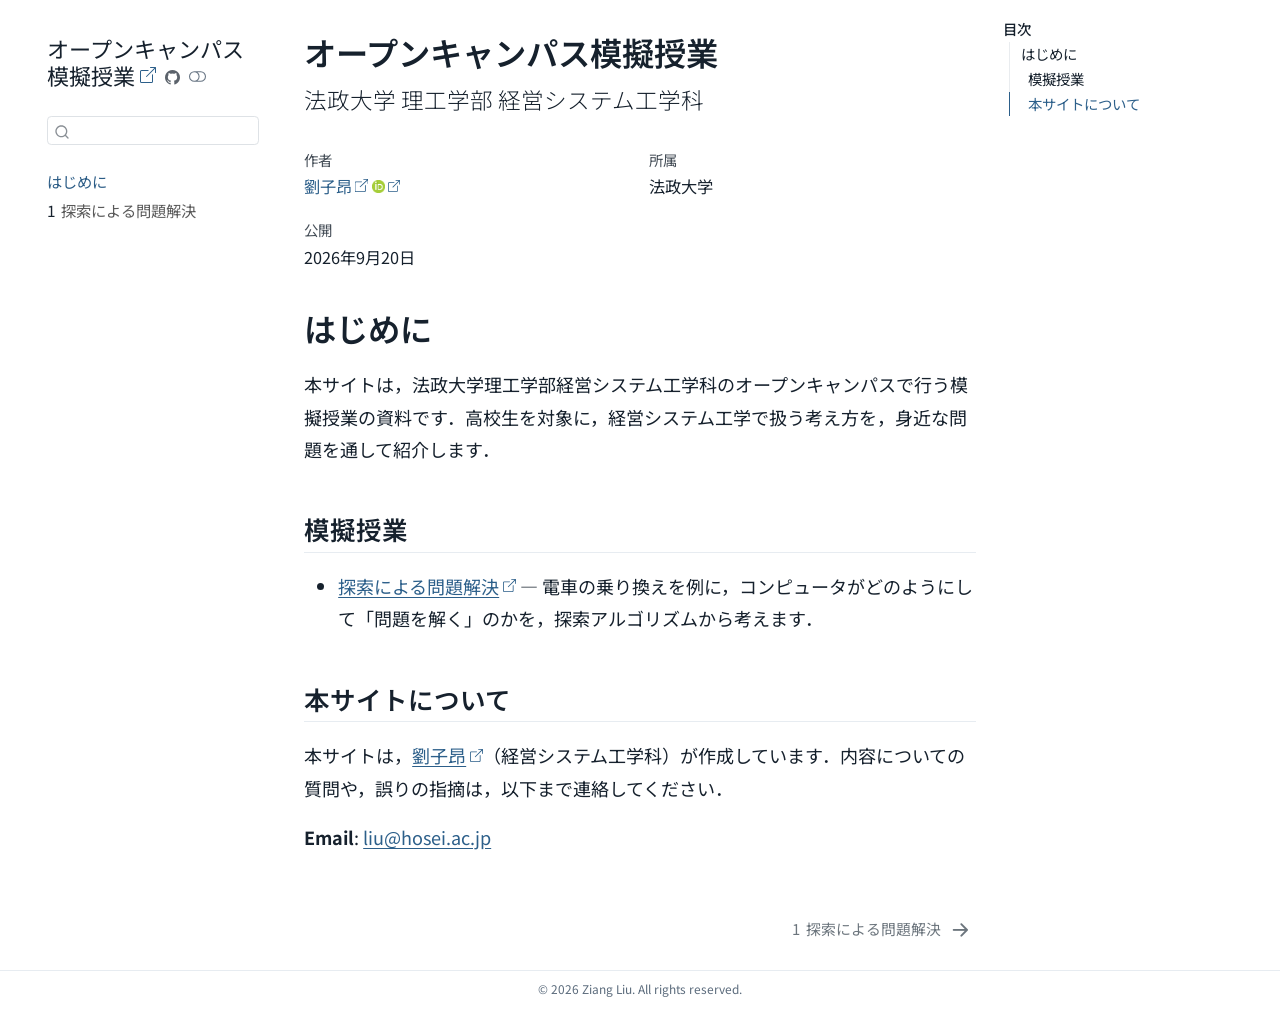
==== commit e39124db: "Built site for gh-pages" ====
--- a/index.html
+++ b/index.html
@@ -346,7 +346,7 @@
     <div>
     <div class="quarto-title-meta-heading">公開</div>
     <div class="quarto-title-meta-contents">
-      <p class="date">2026年9月19日</p>
+      <p class="date">2026年9月20日</p>
     </div>
   </div>
   
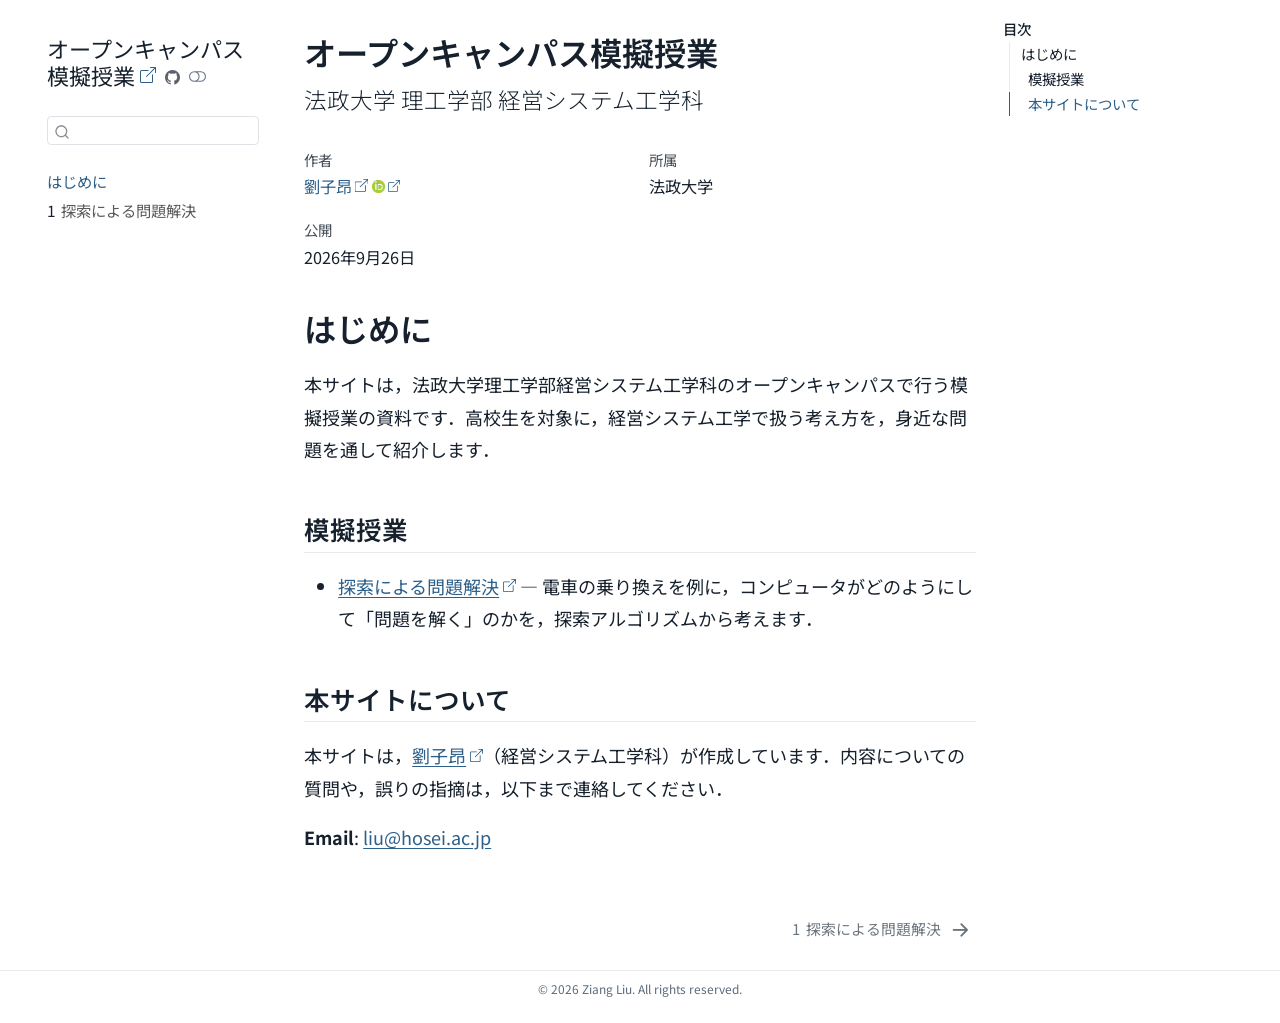
==== commit be9aa638: "Built site for gh-pages" ====
--- a/index.html
+++ b/index.html
@@ -46,9 +46,9 @@
 <link href="site_libs/quarto-html/quarto-syntax-highlighting-6a50bd621f08fdc5c26e43d254df0a90.css" rel="stylesheet" class="quarto-color-scheme-extra" id="quarto-text-highlighting-styles">
 <script src="site_libs/bootstrap/bootstrap.min.js"></script>
 <link href="site_libs/bootstrap/bootstrap-icons.css" rel="stylesheet">
-<link href="site_libs/bootstrap/bootstrap-355e858803f401b7359db3750ee4def3.min.css" rel="stylesheet" append-hash="true" class="quarto-color-scheme" id="quarto-bootstrap" data-mode="light">
-<link href="site_libs/bootstrap/bootstrap-dark-eefb61919cf5ec94aa43e36cd06c13a8.min.css" rel="stylesheet" append-hash="true" class="quarto-color-scheme quarto-color-alternate" id="quarto-bootstrap" data-mode="dark">
-<link href="site_libs/bootstrap/bootstrap-355e858803f401b7359db3750ee4def3.min.css" rel="stylesheet" append-hash="true" class="quarto-color-scheme-extra" id="quarto-bootstrap" data-mode="light">
+<link href="site_libs/bootstrap/bootstrap-20b7376ad65c5d8a6f3accc71bd8fe11.min.css" rel="stylesheet" append-hash="true" class="quarto-color-scheme" id="quarto-bootstrap" data-mode="light">
+<link href="site_libs/bootstrap/bootstrap-dark-2a36b02699512b43028dd9c6e30708b9.min.css" rel="stylesheet" append-hash="true" class="quarto-color-scheme quarto-color-alternate" id="quarto-bootstrap" data-mode="dark">
+<link href="site_libs/bootstrap/bootstrap-20b7376ad65c5d8a6f3accc71bd8fe11.min.css" rel="stylesheet" append-hash="true" class="quarto-color-scheme-extra" id="quarto-bootstrap" data-mode="light">
 <script id="quarto-search-options" type="application/json">{
   "location": "sidebar",
   "copy-button": false,
@@ -346,7 +346,7 @@
     <div>
     <div class="quarto-title-meta-heading">公開</div>
     <div class="quarto-title-meta-contents">
-      <p class="date">2026年9月20日</p>
+      <p class="date">2026年9月26日</p>
     </div>
   </div>
   
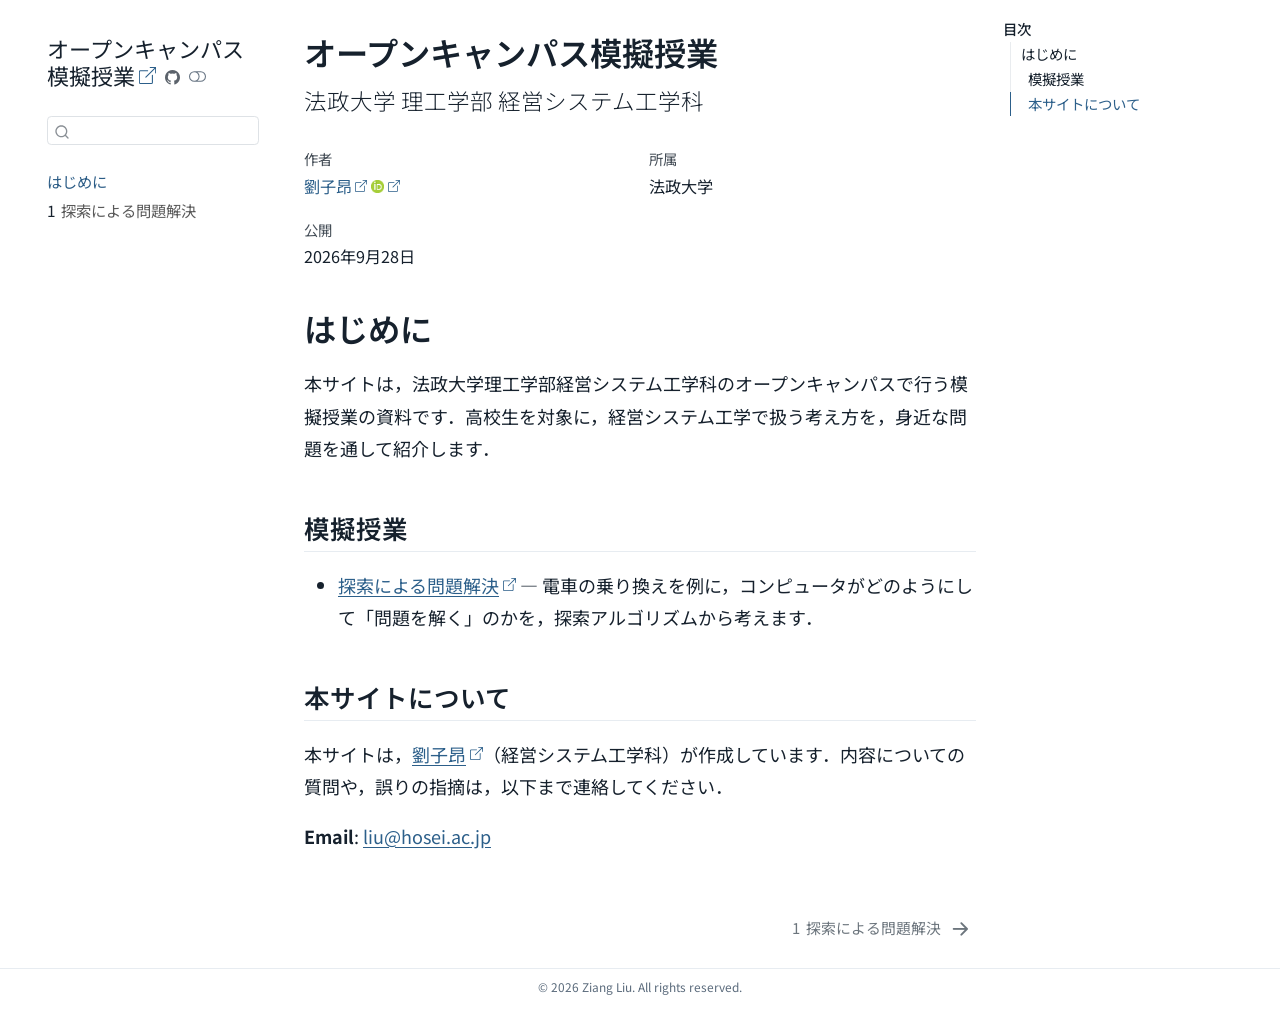
==== commit 5e1d2114: "Built site for gh-pages" ====
--- a/index.html
+++ b/index.html
@@ -46,9 +46,9 @@
 <link href="site_libs/quarto-html/quarto-syntax-highlighting-6a50bd621f08fdc5c26e43d254df0a90.css" rel="stylesheet" class="quarto-color-scheme-extra" id="quarto-text-highlighting-styles">
 <script src="site_libs/bootstrap/bootstrap.min.js"></script>
 <link href="site_libs/bootstrap/bootstrap-icons.css" rel="stylesheet">
-<link href="site_libs/bootstrap/bootstrap-20b7376ad65c5d8a6f3accc71bd8fe11.min.css" rel="stylesheet" append-hash="true" class="quarto-color-scheme" id="quarto-bootstrap" data-mode="light">
-<link href="site_libs/bootstrap/bootstrap-dark-2a36b02699512b43028dd9c6e30708b9.min.css" rel="stylesheet" append-hash="true" class="quarto-color-scheme quarto-color-alternate" id="quarto-bootstrap" data-mode="dark">
-<link href="site_libs/bootstrap/bootstrap-20b7376ad65c5d8a6f3accc71bd8fe11.min.css" rel="stylesheet" append-hash="true" class="quarto-color-scheme-extra" id="quarto-bootstrap" data-mode="light">
+<link href="site_libs/bootstrap/bootstrap-d56d08103422ad735ee87e14ffbc0d12.min.css" rel="stylesheet" append-hash="true" class="quarto-color-scheme" id="quarto-bootstrap" data-mode="light">
+<link href="site_libs/bootstrap/bootstrap-dark-d3b6072a4ea4c4302c7e3843eefcf256.min.css" rel="stylesheet" append-hash="true" class="quarto-color-scheme quarto-color-alternate" id="quarto-bootstrap" data-mode="dark">
+<link href="site_libs/bootstrap/bootstrap-d56d08103422ad735ee87e14ffbc0d12.min.css" rel="stylesheet" append-hash="true" class="quarto-color-scheme-extra" id="quarto-bootstrap" data-mode="light">
 <script id="quarto-search-options" type="application/json">{
   "location": "sidebar",
   "copy-button": false,
@@ -346,7 +346,7 @@
     <div>
     <div class="quarto-title-meta-heading">公開</div>
     <div class="quarto-title-meta-contents">
-      <p class="date">2026年9月26日</p>
+      <p class="date">2026年9月28日</p>
     </div>
   </div>
   
